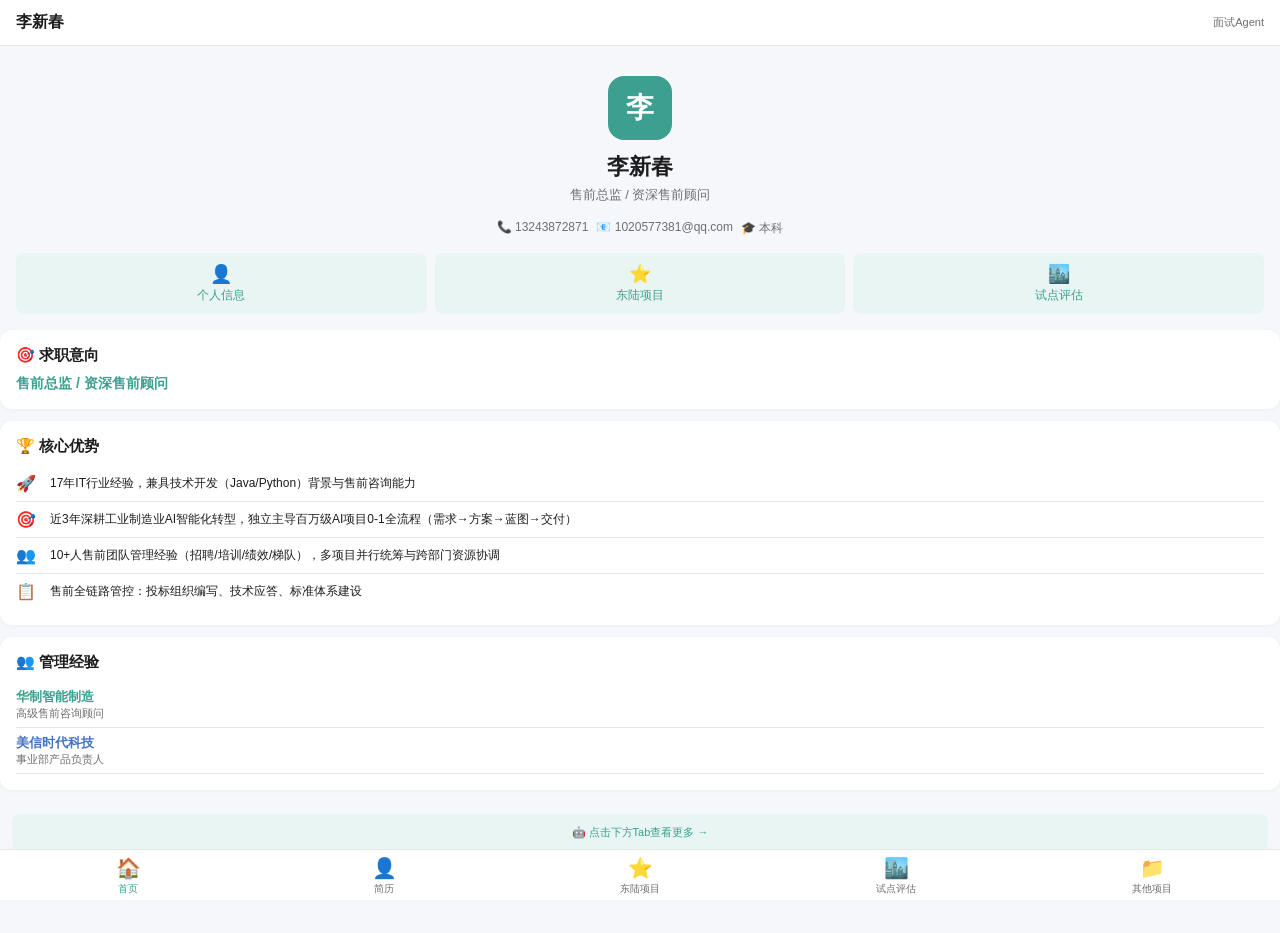
==== h5.html @ 8c8629ee "Add files via upload v1.0" ====
<!DOCTYPE html>
<html lang="zh-CN">
<head><meta charset="UTF-8"><meta name="viewport" content="width=device-width,initial-scale=1.0,maximum-scale=1.0,user-scalable=no">
<title>李新春 - 面试Agent (H5)</title>
<style>
:root{--p:#3D9F90;--pd:#2E7D6F;--pl:#E8F5F3;--bg:#F5F7FA;--c:#FFF;--t:#1D1D1F;--t2:#6E6E73;--b:#E8E8E8;--r:12px;--h:50px}
*{margin:0;padding:0;box-sizing:border-box;-webkit-tap-highlight-color:transparent}
body{font-family:'Microsoft YaHei',sans-serif;background:var(--bg);color:var(--t);font-size:14px;padding-bottom:70px}
/* Tab Bar */
#tabBar{position:fixed;bottom:0;left:0;right:0;background:var(--c);border-top:1px solid var(--b);display:flex;z-index:100;padding-bottom:env(safe-area-inset-bottom)}
.tab-item{flex:1;text-align:center;padding:6px 0 4px;font-size:10px;color:var(--t2);cursor:pointer;transition:all .2s}
.tab-item.active{color:var(--p)}
.tab-item .ti-icon{font-size:20px;display:block;margin-bottom:2px}
.tab-item .ti-label{font-size:10px}
/* Header */
#header{position:sticky;top:0;z-index:50;background:var(--c);padding:12px 16px;border-bottom:1px solid var(--b);display:flex;align-items:center;gap:10px}
#header .back{font-size:20px;cursor:pointer;display:none}
#header h1{font-size:16px;font-weight:600;flex:1}
#header .sub{font-size:11px;color:var(--t2)}
/* Content */
.page{padding:12px;display:none}
.page.active{display:block}
.card{background:var(--c);border-radius:var(--r);padding:16px;margin-bottom:12px;box-shadow:0 1px 4px rgba(0,0,0,.04)}
.card-title{font-size:15px;font-weight:600;margin-bottom:10px;display:flex;align-items:center;gap:6px}
/* Welcome */
.welcome{text-align:center;padding:30px 16px 16px}
.welcome .avatar{width:64px;height:64px;border-radius:16px;background:var(--p);color:#fff;display:flex;align-items:center;justify-content:center;font-size:28px;font-weight:700;margin:0 auto 12px}
.welcome h1{font-size:22px;margin-bottom:4px}
.welcome .sub{font-size:13px;color:var(--t2);margin-bottom:16px}
.quick-grid{display:grid;grid-template-columns:1fr 1fr 1fr;gap:8px}
.q-item{padding:10px 6px;border-radius:8px;background:var(--pl);color:var(--p);text-align:center;font-size:12px;font-weight:500;cursor:pointer}
.q-item .qi-icon{font-size:18px;display:block;margin-bottom:2px}
/* Menu Grid for H5 */
.menu-grid{display:grid;grid-template-columns:1fr 1fr;gap:8px;margin-bottom:12px}
.mg-item{padding:14px 10px;border-radius:10px;background:var(--c);border:1px solid var(--b);text-align:center;cursor:pointer;box-shadow:0 1px 4px rgba(0,0,0,.03)}
.mg-item .mgi-icon{font-size:24px;display:block;margin-bottom:4px}
.mg-item .mgi-label{font-size:12px;font-weight:500}
/* Contact info */
.contact-row{display:flex;gap:8px;flex-wrap:wrap;justify-content:center;margin-bottom:16px}
.contact-row span{font-size:12px;color:var(--t2)}
/* Advantage */
.adv-item{display:flex;gap:10px;padding:8px 0;border-bottom:1px solid var(--b)}
.adv-item:last-child{border:none}
.adv-item .ai-icon{font-size:16px;width:24px;flex-shrink:0}
.adv-item .ai-text{font-size:12px;line-height:1.5}
/* Skill */
.skill-cards{display:grid;grid-template-columns:1fr 1fr;gap:8px}
.skill-card{padding:12px;border-radius:8px;background:var(--c);border:1px solid var(--b)}
.skill-card h4{font-size:13px;margin-bottom:6px}
.skill-card li{font-size:11px;padding:2px 0;color:var(--t2);list-style:none}
.skill-card li::before{content:"▸";margin-right:4px;font-weight:700}
.tags-wrap{display:flex;flex-wrap:wrap;gap:6px}
.tag-item{padding:4px 10px;border-radius:12px;background:var(--pl);color:var(--p);font-size:11px;font-weight:500}
/* Timeline */
.tl{padding-left:16px;position:relative}
.tl::before{content:'';position:absolute;left:5px;top:6px;bottom:6px;width:2px;background:var(--b)}
.tl-item{position:relative;padding:0 0 14px 14px}
.tl-item::before{content:'';position:absolute;left:-11px;top:5px;width:10px;height:10px;border-radius:50%;background:var(--p);border:2px solid var(--c)}
.tl-item .tip{font-size:10px;color:var(--t2)}
.tl-item .tlc{font-size:14px;font-weight:600}
.tl-item .tlr{font-size:11px;color:var(--t2)}
.tl-item .tld{font-size:11px;color:var(--t);margin-top:2px;line-height:1.4}
/* Project */
.proj{border-left:3px solid var(--p);padding-left:12px;margin-bottom:12px}
.proj h3{font-size:14px;font-weight:600;margin-bottom:2px}
.proj .pm{font-size:11px;color:var(--t2);margin-bottom:4px}
.proj .pd{font-size:12px;line-height:1.5;margin-bottom:6px}
.proj .pt{display:flex;flex-wrap:wrap;gap:4px}
.proj .pt span{padding:2px 8px;border-radius:8px;background:var(--pl);color:var(--p);font-size:10px}
/* Architecture */
.arch{display:flex;align-items:center;margin-bottom:4px}
.arch .al{padding:3px 8px;border-radius:3px;color:#fff;font-size:10px;font-weight:600;width:80px;text-align:center;flex-shrink:0}
.arch .ad{padding:3px 8px;font-size:11px;background:var(--bg);border-radius:3px;flex:1;margin-left:4px}
/* Milestone */
.ms{display:flex;justify-content:space-between;margin:12px 0;position:relative}
.ms::before{content:'';position:absolute;top:6px;left:5%;right:5%;height:2px;background:var(--b)}
.ms-item{text-align:center;position:relative;z-index:1;flex:1}
.ms-dot{width:14px;height:14px;border-radius:50%;margin:0 auto 4px;border:2px solid var(--c)}
.ms-item .mn{font-size:11px;font-weight:600}
.ms-item .mp{font-size:9px;color:var(--t2)}
/* Achievement */
.achievements{display:grid;grid-template-columns:1fr 1fr;gap:8px}
.ach{padding:10px;border-radius:8px;background:var(--bg);border-left:3px solid var(--p)}
.ach .an{font-size:10px;font-weight:700;margin-bottom:2px}
.ach .at{font-size:12px;font-weight:600;margin-bottom:2px}
.ach .ad{font-size:10px;color:var(--t2);line-height:1.3}
/* Fusion */
.fusion{display:grid;grid-template-columns:1fr;gap:8px}
.fus{padding:10px;border-radius:8px;background:var(--bg)}
.fus .fi{font-size:20px}
.fus .ft{font-size:12px;font-weight:600}
.fus .fd{font-size:11px;color:var(--t2);line-height:1.4}
/* Summary */
.summary{padding:10px;background:var(--pl);border-radius:8px;font-size:11px;color:var(--p);font-weight:500;line-height:1.5}
</style>
</head>
<body>
<div id="header">
  <span class="back" id="backBtn" onclick="goHome()">‹</span>
  <h1 id="pageTitle">李新春</h1>
  <span class="sub" id="pageSub">面试Agent</span>
</div>
<div id="content"></div>
<div id="tabBar">
  <div class="tab-item active" onclick="switchTab('home')"><span class="ti-icon">🏠</span><span class="ti-label">首页</span></div>
  <div class="tab-item" onclick="switchTab('personal')"><span class="ti-icon">👤</span><span class="ti-label">简历</span></div>
  <div class="tab-item" onclick="switchTab('donglu')"><span class="ti-icon">⭐</span><span class="ti-label">东陆项目</span></div>
  <div class="tab-item" onclick="switchTab('city')"><span class="ti-icon">🏙️</span><span class="ti-label">试点评估</span></div>
  <div class="tab-item" onclick="switchTab('projects')"><span class="ti-icon">📁</span><span class="ti-label">其他项目</span></div>
</div>
<script src="data.js"></script>
<script>
const D = RESUME_DATA;
function $(s){return document.querySelector(s)}
function el(t,a,...c){const e=document.createElement(t);if(a)for(const[k,v]of Object.entries(a)){if(k==='className')e.className=v;else if(k.startsWith('on'))e.addEventListener(k.slice(2).toLowerCase(),v);else e.setAttribute(k,v)}for(const x of c){if(typeof x==='string')e.appendChild(document.createTextNode(x));else if(x)e.appendChild(x)}return e}

function switchTab(tab){
  document.querySelectorAll('.tab-item').forEach(t=>t.classList.toggle('active',t.querySelector('.ti-label').textContent==={home:'首页',personal:'简历',donglu:'东陆项目',city:'试点评估',projects:'其他项目'}[tab]))
  const titles={home:'李新春',personal:'个人信息',donglu:'东陆AI平台',city:'试点×成熟度',projects:'其他项目'}
  $('#pageTitle').textContent=titles[tab]||'李新春'
  $('#backBtn').style.display=tab==='home'?'none':'inline'
  renderH5(tab)
}
function goHome(){switchTab('home')}

function renderH5(tab){
  const c=$('#content')
  const f={home:renderH5Home,personal:renderH5Personal,donglu:renderH5Donglu,city:renderH5City,projects:renderH5Projects}
  c.innerHTML=''
  ;(f[tab]||renderH5Home)()
}

function renderH5Home(){
  const c=$('#content');const d=D
  c.innerHTML=`
    <div class="welcome">
      <div class="avatar">李</div>
      <h1>李新春</h1>
      <div class="sub">售前总监 / 资深售前顾问</div>
      <div class="contact-row">
        <span>📞 ${d.basic.phone}</span><span>📧 ${d.basic.email}</span><span>🎓 ${d.basic.education.split('·')[0].trim()}</span>
      </div>
      <div class="quick-grid">
        <div class="q-item" onclick="switchTab('personal')"><span class="qi-icon">👤</span>个人信息</div>
        <div class="q-item" onclick="switchTab('donglu')"><span class="qi-icon">⭐</span>东陆项目</div>
        <div class="q-item" onclick="switchTab('city')"><span class="qi-icon">🏙️</span>试点评估</div>
      </div>
    </div>
    <div class="card">
      <div class="card-title">🎯 求职意向</div>
      <div style="font-size:14px;font-weight:600;color:var(--p)">${d.basic.target}</div>
    </div>
    <div class="card">
      <div class="card-title">🏆 核心优势</div>
      ${d.advantages.slice(0,4).map(a=>`
        <div class="adv-item"><span class="ai-icon">${a.icon}</span><span class="ai-text">${a.text}</span></div>
      `).join('')}
    </div>
    <div class="card">
      <div class="card-title">👥 管理经验</div>
      ${d.management.slice(0,2).map(m=>`
        <div style="padding:6px 0;border-bottom:1px solid var(--b)">
          <div style="font-size:13px;font-weight:600;color:${m.color}">${m.company}</div>
          <div style="font-size:11px;color:var(--t2)">${m.role}</div>
        </div>
      `).join('')}
    </div>
    <div style="padding:12px;text-align:center">
      <div class="summary">🤖 点击下方Tab查看更多 →</div>
    </div>
  `
}

function renderH5Personal(){
  const c=$('#content');const d=D
  c.innerHTML=`
    <div class="card">
      <div class="card-title">👤 ${d.basic.name}</div>
      <div style="font-size:13px;line-height:1.8">
        ${[['📞 电话',d.basic.phone],['📧 邮箱',d.basic.email],['🎂 年龄',d.basic.age],['🎓 学历',d.basic.education],['🏢 公司',d.basic.company],['📅 经验',d.basic.experience],['📍 城市',d.basic.city]].map(([l,v])=>`<div><span style="color:var(--t2);width:60px;display:inline-block">${l}</span>${v}</div>`).join('')}
      </div>
    </div>
    <div class="card">
      <div class="card-title">🏆 个人优势</div>
      ${d.advantages.map(a=>`
        <div class="adv-item"><span class="ai-icon">${a.icon}</span><span class="ai-text">${a.text}</span></div>
      `).join('')}
    </div>
    <div class="card">
      <div class="card-title">🛠️ 技术能力</div>
      <div class="skill-cards">
        ${d.skills.map(s=>`
          <div class="skill-card"><h4 style="color:${s.color}">${s.name}</h4><ul>${s.items.map(i=>`<li>${i}</li>`).join('')}</ul></div>
        `).join('')}
      </div>
    </div>
    <div class="card">
      <div class="card-title">🏷️ 核心标签</div>
      <div class="tags-wrap">${d.skillTags.map(t=>`<span class="tag-item">#${t}</span>`).join('')}</div>
    </div>
    <div class="card">
      <div class="card-title">🏢 企业经历</div>
      <div class="tl">${d.career.map(c=>`
        <div class="tl-item"><div class="tip">${c.period}</div><div class="tlc" style="color:${c.color}">${c.company}</div><div class="tlr">${c.role}</div><div class="tld">${c.desc}</div></div>
      `).join('')}</div>
    </div>
  `
}

function renderH5Donglu(){
  const c=$('#content');const p=D.projects[0]
  c.innerHTML=`
    <div class="card">
      <div class="proj" style="border-left-color:${p.color}">
        <h3 style="color:${p.color}">${p.name}</h3>
        <div class="pm">${p.period} · ${p.role}</div>
        <div style="margin-bottom:6px"><span style="padding:2px 8px;border-radius:8px;background:var(--pl);color:var(--p);font-size:10px;font-weight:600">${p.highlight}</span></div>
        <div class="pt">${p.tags.map(t=>`<span>${t}</span>`).join('')}</div>
      </div>
    </div>
    <div class="card">
      <div class="card-title">🏗️ 四层架构</div>
      ${p.architecture.map(a=>`<div class="arch"><span class="al" style="background:${a.color}">${a.layer}</span><span class="ad">${a.desc}</span></div>`).join('')}
    </div>
    <div class="card">
      <div class="card-title">📅 里程碑</div>
      <div class="ms">${p.milestones.map(m=>`<div class="ms-item"><div class="ms-dot" style="background:${m.color}"></div><div class="mn">${m.name}</div><div class="mp">${m.period}</div></div>`).join('')}</div>
    </div>
    <div class="card">
      <div class="card-title">🏆 核心成果</div>
      <div class="achievements">${p.achievements.map((a,i)=>{const cs=['#4472C4','#3D9F90','#E89C3C','#5BA0D0','#957FC8','#4472C4'];return `<div class="ach" style="border-left-color:${cs[i]}"><div class="an" style="color:${cs[i]}">0${i+1}</div><div class="at">${a.split('，')[0]}</div><div class="ad">${a}</div></div>`}).join('')}</div>
    </div>
    <div class="card">
      <div class="card-title">🖥️ 平台UI</div>
      <div style="display:grid;grid-template-columns:1fr 1fr;gap:6px">${p.uiFeatures.map(ui=>`<div style="padding:8px;border-radius:6px;background:var(--bg);text-align:center"><div style="font-size:20px">${ui.title.split(' ')[0]}</div><div style="font-size:11px;font-weight:600;color:${ui.color}">${ui.title.replace(/^[^\s]+\s/,'')}</div><div style="font-size:10px;color:var(--t2)">${ui.desc}</div></div>`).join('')}</div>
    </div>
    <div class="card">
      <div class="card-title">🎥 项目演示</div>
      <div style="padding:12px;background:var(--bg);border-radius:8px;text-align:center">
        <div style="font-size:28px;margin-bottom:6px">📹</div>
        <div style="font-size:12px;font-weight:600;margin-bottom:4px">腾讯会议录制：东陆项目方案讲解</div>
        <div style="font-size:11px;color:var(--t2);margin-bottom:10px">录制人：李文彬</div>
        <a href="https://meeting.tencent.com/crm/N81jXXzo00" target="_blank" style="display:inline-block;padding:8px 24px;background:var(--p);color:#fff;border-radius:8px;text-decoration:none;font-size:13px;font-weight:500">▶ 观看录制视频</a>
      </div>
    </div>
  `
}

function renderH5City(){
  const c=$('#content');const p=D.projects[1]
  c.innerHTML=`
    <div class="card">
      <div class="proj" style="border-left-color:${p.color}">
        <h3 style="color:${p.color}">${p.name}</h3>
        <div class="pm">${p.period} · ${p.role}</div>
        <div style="margin-bottom:6px"><span style="padding:2px 8px;border-radius:8px;background:var(--pl);color:var(--p);font-size:10px;font-weight:600">${p.highlight}</span></div>
        <div class="pt">${p.tags.map(t=>`<span>${t}</span>`).join('')}</div>
      </div>
    </div>
    ${p.sections.map(s=>`
      <div class="card"><div class="card-title" style="font-size:14px;color:${s.color}">${s.title}</div>${s.items.map(item=>`<div style="padding:3px 0;font-size:12px;display:flex;gap:6px"><span style="color:${s.color}">▸</span>${item}</div>`).join('')}</div>
    `).join('')}
    <div class="card">
      <div class="card-title" style="font-size:14px;color:${p.color}">🔄 融合价值</div>
      <div class="fusion">${p.fusion.map(f=>`<div class="fus"><div class="fi">${f.icon}</div><div class="ft" style="color:${p.color}">${f.title}</div><div class="fd">${f.desc}</div></div>`).join('')}</div>
      <div class="summary" style="margin-top:10px">💡 通过300+家企业评估，深度理解中小制造企业4大共性痛点——系统孤岛/协同低效/数据失真/经验依赖，直接赋能东陆AI平台方案设计。</div>
    </div>
  `
}

function renderH5Projects(){
  const c=$('#content');const others=D.projects.slice(2)
  c.innerHTML=`
    ${others.map(p=>`
      <div class="card"><div class="proj" style="border-left-color:${p.color}"><h3 style="color:${p.color}">${p.name}</h3><div class="pm">${p.period} · ${p.role}</div><div class="pd">${p.desc}</div><div class="pt">${p.tags.map(t=>`<span>${t}</span>`).join('')}</div></div></div>
    `).join('')}
    <div class="card">
      <div class="card-title">🎓 教育经历</div>
      <div style="font-size:13px">${D.education}</div>
    </div>
  `
}

// Init
switchTab('home')
</script>
</body>
</html>
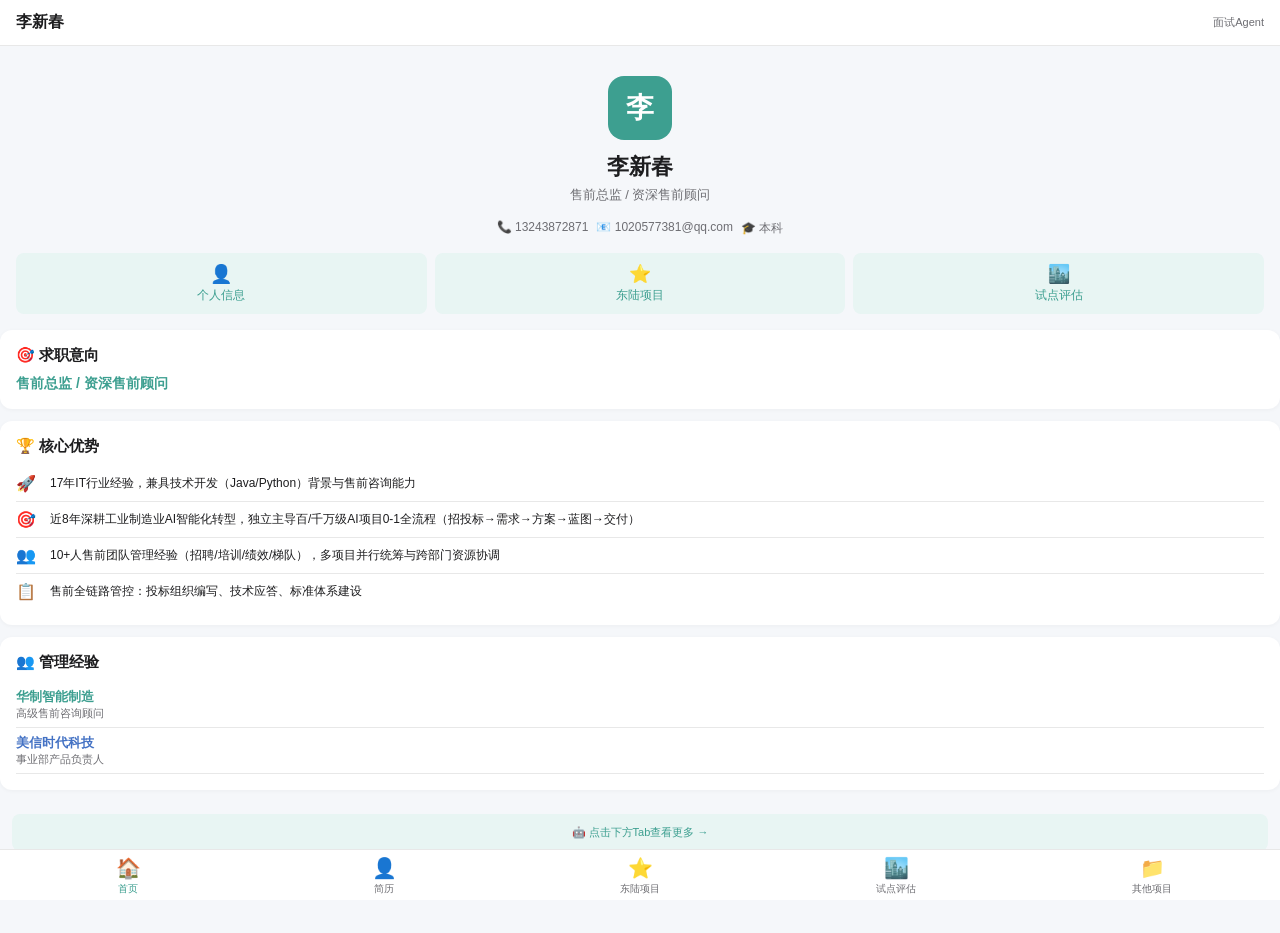
==== commit bf0dc0c5: "Add files via upload 版本更新" ====
--- a/h5.html
+++ b/h5.html
@@ -258,12 +258,30 @@
       </div>
     </div>
     ${p.sections.map(s=>`
-      <div class="card"><div class="card-title" style="font-size:14px;color:${s.color}">${s.title}</div>${s.items.map(item=>`<div style="padding:3px 0;font-size:12px;display:flex;gap:6px"><span style="color:${s.color}">▸</span>${item}</div>`).join('')}</div>
+      <div class="card"><div class="card-title" style="font-size:14px;color:${s.color}">${s.title}</div>${s.items.map(item=>'<div style="padding:3px 0;font-size:12px;display:flex;gap:6px"><span style="color:'+s.color+'">▸</span>'+item+'</div>').join('')}</div>
     `).join('')}
+    
+    <!-- 城市试点等级 -->
+    <div class="card"><div class="card-title">🏙️ 评估等级</div>
+      ${CITY_PILOT_LEVELS.levels.map(l=>'<div style="padding:6px 8px;margin:4px 0;border-radius:6px;background:var(--bg);border-left:3px solid '+l.color+';display:flex;gap:8px;align-items:center"><div style="flex-shrink:0;text-align:center;width:36px"><div>'+l.icon+'</div><div style="font-size:12px;font-weight:700;color:'+l.color+'">L'+l.level+'</div></div><div><div style="font-size:12px;font-weight:600;color:'+l.color+'">'+l.name+'</div><div style="font-size:10px;color:#555">'+l.desc.substring(0,40)+'...</div></div></div>').join('')}
+      <div class="summary" style="margin-top:6px;font-size:10px">东陆上线后可达L3集成提升级</div>
+    </div>
+    
+    <!-- CMMM -->
+    <div class="card"><div class="card-title">📊 CMMM成熟度等级</div>
+      ${CMMM_LEVELS.levels.map(l=>'<div style="display:flex;gap:8px;padding:5px 0;align-items:center"><div style="width:30px;height:30px;border-radius:50%;background:'+l.color+';color:'+(l.level<=2?'#333':'#fff')+';display:flex;align-items:center;justify-content:center;font-size:11px;font-weight:700;flex-shrink:0">'+l.level+'</div><div style="flex:1"><div style="font-size:12px;font-weight:600;color:'+l.color+'">'+l.name+'</div><div style="font-size:10px;color:#555;line-height:1.3">'+l.desc.substring(0,45)+'...</div></div>'+(l.level===3?'<span style="font-size:9px;background:'+l.color+';color:#fff;padding:2px 6px;border-radius:4px;font-weight:600">目标</span>':'')+'</div>').join('')}
+    </div>
+    
+    <!-- 梯度培育 -->
+    <div class="card"><div class="card-title">🏆 梯度培育</div>
+      ${GRADIENT_LEVELS.tiers.map(t=>'<div style="padding:8px 10px;margin:4px 0;border-radius:6px;background:'+t.color+'08;border:1px solid '+t.color+'30"><div style="display:flex;gap:6px;align-items:center"><span style="font-size:18px">'+t.icon+'</span><span style="font-size:13px;font-weight:600;color:'+t.color+'">'+t.name+'</span><span style="font-size:9px;padding:1px 5px;border-radius:3px;background:'+t.color+';color:#fff">'+t.cmmm+'</span></div><div style="font-size:10px;color:#555;margin-top:2px">'+t.path.substring(0,50)+'...</div><div style="font-size:9px;color:'+t.color+';margin-top:2px">🏷️ '+t.policy.substring(0,40)+'...</div></div>').join('')}
+      <div class="summary" style="margin-top:6px;font-size:10px">东陆可达先进级(第二梯队)</div>
+    </div>
+    
     <div class="card">
       <div class="card-title" style="font-size:14px;color:${p.color}">🔄 融合价值</div>
-      <div class="fusion">${p.fusion.map(f=>`<div class="fus"><div class="fi">${f.icon}</div><div class="ft" style="color:${p.color}">${f.title}</div><div class="fd">${f.desc}</div></div>`).join('')}</div>
-      <div class="summary" style="margin-top:10px">💡 通过300+家企业评估，深度理解中小制造企业4大共性痛点——系统孤岛/协同低效/数据失真/经验依赖，直接赋能东陆AI平台方案设计。</div>
+      <div class="fusion">${p.fusion.map(f=>'<div class="fus"><div class="fi">'+f.icon+'</div><div class="ft" style="color:'+p.color+'">'+f.title+'</div><div class="fd">'+f.desc+'</div></div>').join('')}</div>
+      <div class="summary" style="margin-top:10px">💡 300+家企业评估深度理解4大共性痛点，评估等级+CMMM+梯度培育完整展示，客户申报补贴时可直接使用。</div>
     </div>
   `
 }
